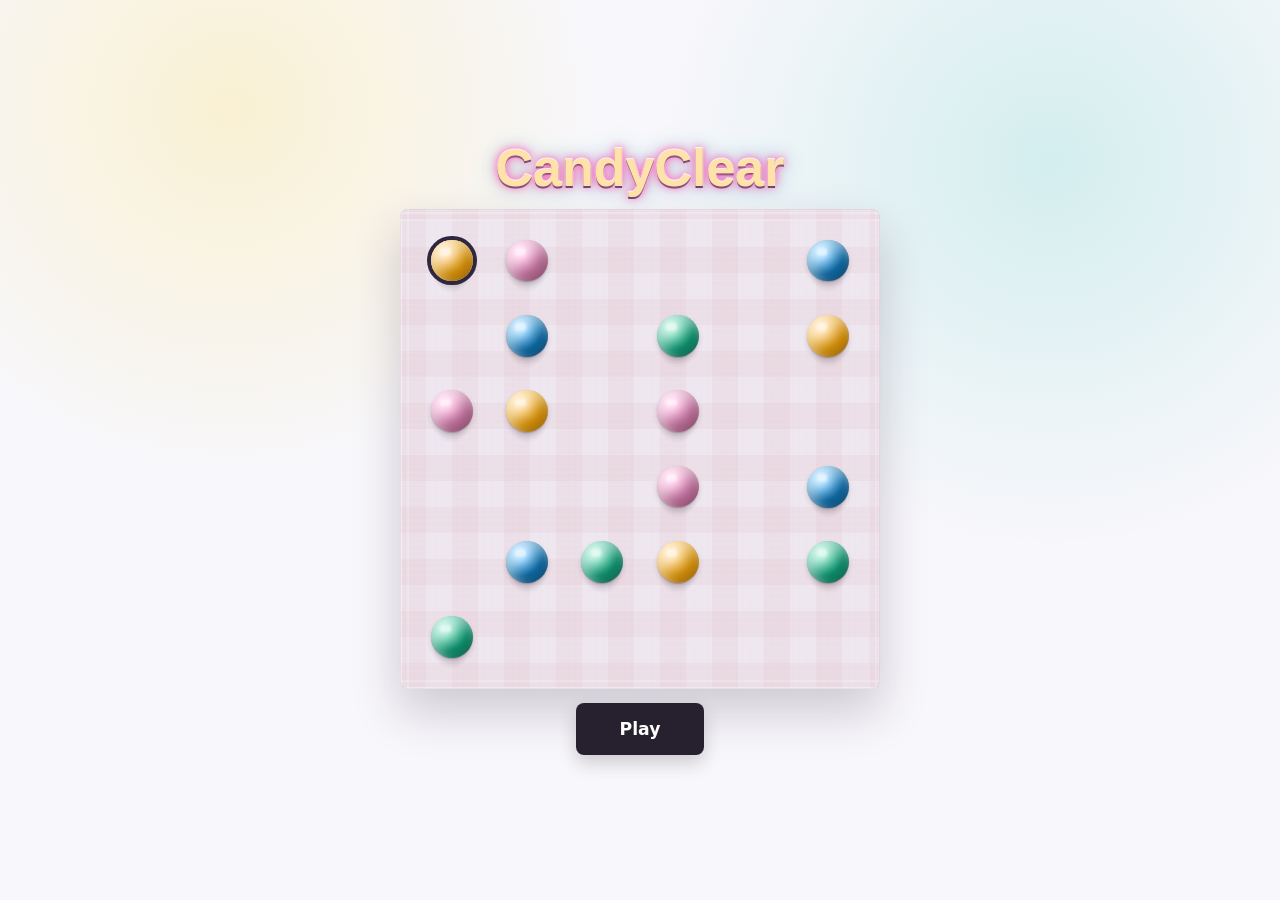
==== index.html @ b7a31f1a "Small change to scoring system" ====
<!doctype html>
<html lang="en">

<head>
  <meta charset="utf-8">
  <meta name="viewport" content="width=device-width, initial-scale=1">
  <title>CandyClear</title>
  <link rel="stylesheet" href="styles.css?v=20260607m">
  <script src="src/game.js?v=20260607m" defer></script>
</head>

<body>
  <main class="app">
    <section class="play-area" aria-labelledby="title">
      <header class="top-bar">
        <h1 id="title">CandyClear</h1>
        <button id="info-button" class="icon-button info-button top-right-button" type="button" aria-label="Information">
          <svg viewBox="0 0 24 24" aria-hidden="true">
            <circle cx="12" cy="12" r="9" />
            <path d="M12 11v5" />
            <path d="M12 8h.01" />
          </svg>
        </button>
        <div id="info-panel" class="info-panel" hidden>
          <p>Select two candies of the same colour to clear the rectangle between them.</p>
          <p>Select the same candy twice to clear just that candy.</p>
          <p>Bugs block rectangles and cannot be selected.</p>
          <p>The number below the board shows the best remaining clear count; green means you are still on pace, red means extra moves are now needed. Using the back button can put you back on track.</p>
          <p>The check shows your progress in this session. You can be reseated to continue the session, or try another diner for a new one.</p>
        </div>
      </header>

      <div id="board" class="board" aria-label="CandyClear board"></div>

      <footer class="game-footer">
        <div class="footer-panel footer-panel-left">
          <button id="new-button" type="button" aria-label="New table"></button>
          <button id="bill-button" class="bill-button" type="button" aria-label="Bill" aria-expanded="false" aria-controls="bill-panel">
            <span class="receipt-icon" aria-hidden="true"></span>
          </button>
          <button id="undo-button" class="icon-button" type="button" aria-label="Undo" disabled>
            <svg viewBox="0 0 24 24" aria-hidden="true">
              <path d="M9 14 4 9l5-5" />
              <path d="M4 9h10a6 6 0 0 1 0 12h-3" />
            </svg>
          </button>
          <div id="bill-panel" class="bill-panel" hidden>
            <h2>Guest Check</h2>
            <dl>
              <div>
                <dt>Tables set</dt>
                <dd id="bill-tables-set">0</dd>
              </div>
              <div>
                <dt>Tables cleared</dt>
                <dd id="bill-tables-cleared">0</dd>
              </div>
              <div>
                <dt>Perfect clears</dt>
                <dd id="bill-perfect-solutions">0</dd>
              </div>
              <div>
                <dt>Moves</dt>
                <dd id="bill-moves">0</dd>
              </div>
              <div class="bill-total">
                <dt>Efficiency</dt>
                <dd id="bill-efficiency">0/0 (0%)</dd>
              </div>
            </dl>
            <div class="bill-actions">
              <button id="bill-continue-button" type="button">Reseat Me</button>
              <button id="bill-reseat-button" type="button">Try another diner</button>
            </div>
          </div>
        </div>
        <div class="footer-panel footer-panel-center">
          <p id="challenge" class="challenge" aria-live="polite"></p>
          <p id="score" class="score" aria-live="polite"></p>
        </div>
        <div class="footer-panel footer-panel-right">
          <button id="settings-button" class="icon-button candy-count-button" type="button" aria-label="Candies per colour">
            <span class="mini-candy" aria-hidden="true"></span>
            <span id="candy-count-indicator" class="control-subscript">4</span>
          </button>
          <form id="settings-panel" class="settings-panel" hidden>
            <fieldset>
              <legend>Candies per colour</legend>
              <div class="segmented-control">
                <label>
                  <input type="radio" name="copies-per-color" value="2">
                  <span>2</span>
                </label>
                <label>
                  <input type="radio" name="copies-per-color" value="3">
                  <span>3</span>
                </label>
                <label>
                  <input type="radio" name="copies-per-color" value="4" checked>
                  <span>4</span>
                </label>
                <label>
                  <input type="radio" name="copies-per-color" value="5">
                  <span>5</span>
                </label>
                <label>
                  <input type="radio" name="copies-per-color" value="6">
                  <span>6</span>
                </label>
              </div>
            </fieldset>
          </form>
          <button id="bug-button" class="icon-button bug-button" type="button" aria-label="Bugs">
            <span class="bug-icon" aria-hidden="true"></span>
            <span id="bug-count-indicator" class="control-subscript">0</span>
          </button>
          <form id="bug-panel" class="settings-panel bug-panel" hidden>
            <fieldset>
              <legend>Bugs</legend>
              <div class="segmented-control bug-control">
                <label>
                  <input type="radio" name="bug-count" value="0" checked>
                  <span>0</span>
                </label>
                <label>
                  <input type="radio" name="bug-count" value="1">
                  <span>1</span>
                </label>
                <label>
                  <input type="radio" name="bug-count" value="2">
                  <span>2</span>
                </label>
                <label>
                  <input type="radio" name="bug-count" value="3">
                  <span>3</span>
                </label>
              </div>
            </fieldset>
          </form>
        </div>
      </footer>
    </section>
  </main>
</body>

</html>
---- styles.css ----
:root {
  color-scheme: light;
  --page-bg: #f8f7fb;
  --ink: #27212f;
  --muted: #6f6478;
  --panel: #ffffff;
  --board-bg: #efe7f0;
  --gingham-line: rgba(164, 47, 49, 0.18);
  --neon-fill: #ffe2a8;
  --neon-edge: rgba(93, 52, 85, 0.64);
  --neon-primary: rgba(255, 86, 182, 0.92);
  --neon-primary-soft: rgba(255, 86, 182, 0.72);
  --neon-secondary: rgba(61, 204, 198, 0.48);
  --neon-shadow: #2d2536;
  --selected: #2f2640;
}

* {
  box-sizing: border-box;
}

body {
  margin: 0;
  min-height: 100vh;
  background:
    radial-gradient(circle at 18% 12%, rgba(255, 221, 84, 0.24), transparent 28%),
    radial-gradient(circle at 82% 18%, rgba(46, 196, 182, 0.18), transparent 30%),
    var(--page-bg);
  color: var(--ink);
  font-family: Inter, ui-sans-serif, system-ui, -apple-system, BlinkMacSystemFont, "Segoe UI", sans-serif;
}

button {
  font: inherit;
}

.app {
  min-height: 100vh;
  display: grid;
  place-items: center;
  padding: 24px;
}

.play-area {
  position: relative;
  width: min(100%, 480px);
}

.play-area.is-blue-diner {
  --board-bg: #e8eef5;
  --gingham-line: rgba(32, 98, 166, 0.2);
  --neon-fill: #dff7ff;
  --neon-edge: rgba(40, 72, 116, 0.62);
  --neon-primary: rgba(36, 174, 255, 0.9);
  --neon-primary-soft: rgba(36, 174, 255, 0.68);
  --neon-secondary: rgba(255, 112, 187, 0.46);
  --neon-shadow: #243247;
}

.top-bar,
.footer-panel {
  display: flex;
  align-items: center;
  justify-content: space-between;
  gap: 16px;
}

.top-bar {
  position: relative;
  justify-content: center;
  margin-bottom: 16px;
}

.top-right-button {
  position: absolute;
  top: calc(50% + 3px);
  transform: translateY(-50%);
}

.top-right-button {
  right: 0;
}

.play-area.is-splash .top-right-button {
  display: none;
}

.info-panel {
  position: absolute;
  top: 48px;
  right: 0;
  z-index: 2;
  width: min(310px, 100%);
  padding: 16px 16px 18px;
  border-radius: 3px;
  background:
    linear-gradient(90deg, transparent 0 8px, rgba(156, 80, 92, 0.18) 8px 9px, transparent 9px),
    repeating-linear-gradient(0deg, transparent 0 23px, rgba(80, 48, 58, 0.08) 23px 24px),
    #fff8df;
  color: #332a2f;
  font-size: 0.92rem;
  font-weight: 500;
  line-height: 1.38;
  box-shadow:
    0 16px 34px rgba(55, 36, 64, 0.2),
    inset 0 0 0 1px rgba(80, 48, 58, 0.12);
}

.info-panel::before,
.info-panel::after {
  content: "";
  position: absolute;
  left: 0;
  right: 0;
  height: 6px;
  background:
    radial-gradient(circle at 4px 50%, transparent 0 3px, #fff8df 3.2px) 0 0 / 12px 6px repeat-x;
}

.info-panel::before {
  top: -5px;
  transform: rotate(180deg);
}

.info-panel::after {
  bottom: -5px;
}

.info-panel p {
  margin: 0;
}

.info-panel p + p {
  margin-top: 8px;
}

h1 {
  margin: 0;
  color: var(--neon-fill);
  font-family: "Arial Rounded MT Bold", "Trebuchet MS", "Segoe UI", sans-serif;
  font-size: clamp(2rem, 8vw, 3.25rem);
  font-weight: 900;
  line-height: 0.92;
  letter-spacing: 0;
  text-shadow:
    0 1px 0 var(--neon-edge),
    0 -1px 0 rgba(255, 255, 255, 0.72),
    0 0 2px #fff,
    0 0 7px var(--neon-primary),
    0 0 14px var(--neon-primary-soft),
    0 0 24px var(--neon-secondary),
    0 2px 0 var(--neon-shadow);
}

#new-button {
  position: relative;
  width: 42px;
  min-width: 42px;
  height: 42px;
  border: 0;
  border-radius: 8px;
  background: transparent;
  color: var(--ink);
  cursor: pointer;
  box-shadow: none;
}

#new-button::before,
#new-button::after {
  content: "";
  position: absolute;
  left: 50%;
  top: 50%;
  width: 22px;
  height: 5px;
  border-radius: 999px;
  background: currentColor;
  transform: translate(-50%, -50%);
}

#new-button::after {
  transform: translate(-50%, -50%) rotate(90deg);
}

#new-button:hover {
  background: rgba(255, 255, 255, 0.5);
  box-shadow: inset 0 0 0 1px rgba(72, 52, 82, 0.12);
}

.bill-button {
  display: grid;
  place-items: center;
  width: 42px;
  min-width: 42px;
  height: 42px;
  border: 0;
  border-radius: 8px;
  background: transparent;
  color: var(--ink);
  cursor: pointer;
  font-size: 0.84rem;
  font-weight: 800;
  letter-spacing: 0;
  box-shadow: none;
}

.receipt-icon {
  position: relative;
  display: block;
  width: 25px;
  height: 29px;
  border: 3px solid currentColor;
  border-bottom: 0;
  border-radius: 4px 4px 1px 1px;
  background:
    linear-gradient(currentColor, currentColor) 50% 7px / 13px 2px no-repeat,
    linear-gradient(currentColor, currentColor) 50% 13px / 17px 2px no-repeat,
    linear-gradient(currentColor, currentColor) 50% 19px / 13px 2px no-repeat;
}

.receipt-icon::before {
  content: "";
  position: absolute;
  left: -3px;
  right: -3px;
  bottom: -6px;
  height: 8px;
  background: currentColor;
  clip-path: polygon(
    0 0,
    8% 52%,
    16% 0,
    24% 52%,
    32% 0,
    40% 52%,
    48% 0,
    56% 52%,
    64% 0,
    72% 52%,
    80% 0,
    88% 52%,
    100% 0,
    100% 100%,
    0 100%
  );
}

.receipt-icon::after {
  content: "";
  position: absolute;
  left: 2px;
  right: 2px;
  bottom: -3px;
  height: 3px;
  background: rgba(255, 255, 255, 0.54);
}

.bill-button:hover,
.bill-button[aria-expanded="true"] {
  background: rgba(255, 255, 255, 0.5);
  box-shadow: inset 0 0 0 1px rgba(72, 52, 82, 0.12);
}

.play-area.is-splash .game-footer {
  grid-template-columns: 1fr;
}

.play-area.is-splash .footer-panel-left {
  justify-content: center;
}

.play-area.is-splash .bill-button {
  display: none;
}

.play-area.is-splash #undo-button {
  display: none;
}

.play-area.is-splash .footer-panel-center,
.play-area.is-splash .footer-panel-right {
  display: none;
}

.play-area.is-splash #new-button {
  min-width: 128px;
  height: 52px;
  background: var(--ink);
  color: white;
  font-size: 1.08rem;
  font-weight: 700;
  box-shadow: 0 8px 18px rgba(39, 33, 47, 0.2);
}

.play-area.is-splash #new-button:hover {
  background: #3a3145;
  box-shadow: 0 8px 18px rgba(39, 33, 47, 0.2);
}

.play-area.is-splash #new-button::before,
.play-area.is-splash #new-button::after {
  content: none;
}

#new-button:focus-visible,
.bill-button:focus-visible,
.icon-button:focus-visible,
.tile:focus-visible {
  outline: 3px solid #4cc9f0;
  outline-offset: 3px;
}

.board {
  position: relative;
  isolation: isolate;
  display: grid;
  grid-template-columns: repeat(var(--board-cols, 4), minmax(0, 1fr));
  aspect-ratio: 1;
  gap: 0;
  padding: 14px;
  border-radius: 8px;
  background:
    linear-gradient(rgba(239, 231, 240, 0.76), rgba(239, 231, 240, 0.76)),
    repeating-linear-gradient(0deg, rgba(255, 255, 255, 0.15) 0 1px, transparent 1px 6px),
    repeating-linear-gradient(90deg, rgba(80, 48, 58, 0.05) 0 1px, transparent 1px 7px),
    repeating-linear-gradient(0deg, var(--gingham-line) 0 26px, transparent 26px 52px),
    repeating-linear-gradient(90deg, var(--gingham-line) 0 26px, transparent 26px 52px),
    var(--board-bg);
  overflow: hidden;
  box-shadow:
    0 22px 48px rgba(55, 36, 64, 0.22),
    inset 0 0 0 1px rgba(72, 52, 82, 0.1);
}

.board::before {
  content: "";
  position: absolute;
  inset: 0;
  z-index: 0;
  border-radius: inherit;
  pointer-events: none;
  background:
    repeating-linear-gradient(0deg, rgba(255, 255, 255, 0.28) 0 2px, transparent 2px 7px) top / 100% 12px no-repeat,
    repeating-linear-gradient(0deg, rgba(255, 255, 255, 0.2) 0 2px, transparent 2px 7px) bottom / 100% 12px no-repeat,
    repeating-linear-gradient(90deg, rgba(255, 255, 255, 0.24) 0 2px, transparent 2px 7px) left / 12px 100% no-repeat,
    repeating-linear-gradient(90deg, rgba(255, 255, 255, 0.18) 0 2px, transparent 2px 7px) right / 12px 100% no-repeat;
  box-shadow:
    inset 0 0 0 2px rgba(255, 255, 255, 0.18),
    inset 0 0 18px rgba(255, 255, 255, 0.08);
}

.board-message {
  position: absolute;
  z-index: 3;
  left: 50%;
  top: 50%;
  width: min(78%, 300px);
  margin: 0;
  padding: 12px 14px;
  border-radius: 3px;
  background:
    linear-gradient(90deg, transparent 0 8px, rgba(156, 80, 92, 0.18) 8px 9px, transparent 9px),
    repeating-linear-gradient(0deg, transparent 0 23px, rgba(80, 48, 58, 0.08) 23px 24px),
    #fff8df;
  color: #332a2f;
  font-size: 0.88rem;
  font-weight: 700;
  line-height: 1.24;
  pointer-events: none;
  text-align: center;
  transform: translate(-50%, -50%);
  box-shadow:
    0 14px 28px rgba(55, 36, 64, 0.2),
    inset 0 0 0 1px rgba(80, 48, 58, 0.12);
}

.tile {
  position: relative;
  z-index: 1;
  display: grid;
  place-items: center;
  aspect-ratio: 1;
  min-width: 0;
  border: 0;
  border-radius: 0;
  background: transparent;
  cursor: pointer;
  transition: transform 220ms ease;
}

.tile.is-empty {
  cursor: default;
}

.tile:not(.is-empty) {
  background: radial-gradient(ellipse at center 61%, rgba(39, 33, 47, 0.13) 0 18%, transparent 37%);
}

.tile:not(.is-empty):hover {
  transform: scale(1.015);
}

.tile.is-selected {
  background: radial-gradient(ellipse at center 61%, rgba(39, 33, 47, 0.17) 0 19%, transparent 38%);
}

.tile.is-clearing {
  background: transparent;
}

.candy {
  position: relative;
  display: block;
  width: 66%;
  height: auto;
  aspect-ratio: 1;
  border-radius: 999px;
  box-shadow:
    inset 8px 9px 13px rgba(255, 255, 255, 0.5),
    inset -8px -10px 14px rgba(70, 38, 52, 0.24),
    0 3px 5px rgba(50, 37, 56, 0.17),
    0 1px 1px rgba(50, 37, 56, 0.2);
  opacity: 1;
  transform: scale(1);
  transition:
    opacity 320ms ease,
    transform 320ms ease,
    box-shadow 220ms ease;
}

.tile.is-selected .candy {
  box-shadow:
    0 0 0 4px var(--selected),
    inset 8px 9px 13px rgba(255, 255, 255, 0.5),
    inset -8px -10px 14px rgba(70, 38, 52, 0.24),
    0 3px 5px rgba(50, 37, 56, 0.17),
    0 1px 1px rgba(50, 37, 56, 0.2);
  animation: candy-select 260ms ease;
}

.tile.is-clearing .candy {
  animation: candy-clear 360ms ease forwards;
  opacity: 0;
  transform: scale(0.72);
}

@keyframes candy-select {
  from {
    transform: scale(1);
  }

  50% {
    transform: scale(1.08);
  }

  to {
    transform: scale(1);
  }
}

@keyframes candy-clear {
  from {
    opacity: 1;
    transform: scale(1);
  }

  to {
    opacity: 0;
    transform: scale(0.72);
  }
}

.candy::after {
  content: "";
  position: absolute;
  width: 26%;
  height: 18%;
  border-radius: 999px;
  top: 20%;
  left: 22%;
  background: rgba(255, 255, 255, 0.56);
  filter: blur(1px);
}

.candy-orange {
  background: radial-gradient(circle at 34% 30%, #ffdca3 0 14%, #e69f00 56%, #ad7600 100%);
}

.candy-blue {
  background: radial-gradient(circle at 34% 30%, #9ed8ff 0 14%, #0072b2 56%, #004f7d 100%);
}

.candy-green {
  background: radial-gradient(circle at 34% 30%, #9ee8cf 0 14%, #009e73 56%, #006f51 100%);
}

.candy-purple {
  background: radial-gradient(circle at 34% 30%, #ffc8e8 0 14%, #cc79a7 56%, #925174 100%);
}

.bug {
  position: relative;
  z-index: 1;
  display: block;
  width: 62%;
  height: auto;
  aspect-ratio: 1;
  border-radius: 52% 52% 46% 46%;
  background:
    radial-gradient(circle at 30% 24%, rgba(255, 255, 255, 0.82) 0 9%, transparent 18%),
    radial-gradient(ellipse at 63% 30%, rgba(255, 255, 255, 0.32) 0 9%, transparent 24%),
    radial-gradient(ellipse at 38% 13%, rgba(255, 255, 255, 0.38) 0 18%, transparent 44%),
    radial-gradient(circle at 52% 58%, #00b989 0 38%, #009e73 57%, #006747 100%);
  box-shadow:
    inset 8px 9px 12px rgba(255, 255, 255, 0.5),
    inset -7px -10px 14px rgba(12, 43, 36, 0.34),
    inset 0 2px 5px rgba(255, 255, 255, 0.26),
    0 3px 5px rgba(50, 37, 56, 0.16),
    0 1px 1px rgba(50, 37, 56, 0.18);
}

.bug::before {
  content: "";
  position: absolute;
  top: 13%;
  bottom: 13%;
  left: 50%;
  width: 3px;
  border-radius: 999px;
  background: rgba(39, 33, 47, 0.56);
  transform: translateX(-50%);
}

.bug::after {
  content: "";
  position: absolute;
  top: 25%;
  left: 17%;
  width: 66%;
  height: 50%;
  border-top: 2px solid rgba(39, 33, 47, 0.46);
  border-bottom: 2px solid rgba(39, 33, 47, 0.34);
  border-radius: 999px;
}

.tile.is-bug::before,
.tile.is-bug::after {
  content: "";
  position: absolute;
  top: 23%;
  width: 14%;
  height: 18%;
  border-top: 2px solid rgba(39, 33, 47, 0.46);
  pointer-events: none;
  z-index: 2;
}

.tile.is-bug::before {
  left: 31%;
  border-right: 2px solid rgba(39, 33, 47, 0.46);
  border-radius: 0 999px 0 0;
  transform: rotate(-22deg);
}

.tile.is-bug::after {
  right: 31%;
  border-left: 2px solid rgba(39, 33, 47, 0.46);
  border-radius: 999px 0 0 0;
  transform: rotate(22deg);
}

.tile.is-bug-escaping {
  --bug-escape-rotation: 0deg;
  pointer-events: none;
  z-index: 3;
  animation-duration: 1200ms;
  animation-timing-function: cubic-bezier(0.36, 0.02, 0.2, 1);
  animation-fill-mode: forwards;
}

.tile.is-bug-escaping .bug {
  animation: bug-scuttle 280ms steps(2, end) infinite;
}

.tile.is-bug-escaping-up {
  animation-name: bug-escape-up;
}

.tile.is-bug-escaping-right {
  --bug-escape-rotation: 90deg;
  animation-name: bug-escape-right;
}

.tile.is-bug-escaping-down {
  --bug-escape-rotation: 180deg;
  animation-name: bug-escape-down;
}

.tile.is-bug-escaping-left {
  --bug-escape-rotation: -90deg;
  animation-name: bug-escape-left;
}

@keyframes bug-scuttle {
  from {
    transform: rotate(-7deg) scaleX(0.96);
  }

  to {
    transform: rotate(7deg) scaleX(1.04);
  }
}

@keyframes bug-escape-up {
  0% {
    opacity: 1;
    transform: translate(0, 0) rotate(0deg);
  }

  22% {
    transform: translate(0, -18%) rotate(var(--bug-escape-rotation));
  }

  45% {
    transform: translate(8%, -90%) rotate(calc(var(--bug-escape-rotation) - 8deg));
  }

  100% {
    opacity: 0;
    transform: translate(-10%, -420%) rotate(calc(var(--bug-escape-rotation) + 7deg));
  }
}

@keyframes bug-escape-right {
  0% {
    opacity: 1;
    transform: translate(0, 0) rotate(0deg);
  }

  22% {
    transform: translate(18%, 0) rotate(var(--bug-escape-rotation));
  }

  45% {
    transform: translate(90%, 8%) rotate(calc(var(--bug-escape-rotation) + 8deg));
  }

  100% {
    opacity: 0;
    transform: translate(420%, -10%) rotate(calc(var(--bug-escape-rotation) - 7deg));
  }
}

@keyframes bug-escape-down {
  0% {
    opacity: 1;
    transform: translate(0, 0) rotate(0deg);
  }

  22% {
    transform: translate(0, 18%) rotate(var(--bug-escape-rotation));
  }

  45% {
    transform: translate(-8%, 90%) rotate(calc(var(--bug-escape-rotation) + 8deg));
  }

  100% {
    opacity: 0;
    transform: translate(10%, 420%) rotate(calc(var(--bug-escape-rotation) - 7deg));
  }
}

@keyframes bug-escape-left {
  0% {
    opacity: 1;
    transform: translate(0, 0) rotate(0deg);
  }

  22% {
    transform: translate(-18%, 0) rotate(var(--bug-escape-rotation));
  }

  45% {
    transform: translate(-90%, -8%) rotate(calc(var(--bug-escape-rotation) - 8deg));
  }

  100% {
    opacity: 0;
    transform: translate(-420%, 10%) rotate(calc(var(--bug-escape-rotation) + 7deg));
  }
}

.game-footer {
  display: grid;
  grid-template-columns: minmax(146px, 1fr) minmax(0, 1.3fr) minmax(108px, 1fr);
  align-items: center;
  gap: 12px;
  margin-top: 14px;
}

.footer-panel {
  min-height: 48px;
}

.footer-panel-left {
  justify-content: flex-start;
  gap: 8px;
  position: relative;
}

.footer-panel-center {
  align-items: center;
  flex-direction: column;
  justify-content: center;
  min-width: 0;
}

.footer-panel-right {
  justify-content: flex-end;
  gap: 8px;
  position: relative;
}

.challenge {
  margin: 0;
  color: var(--ink);
  font-size: 1.08rem;
  font-weight: 700;
  text-align: center;
}

.challenge:empty {
  display: none;
}

.score {
  min-height: 1.25rem;
  margin: 0;
  color: var(--ink);
  font-size: 1.04rem;
  font-weight: 760;
  text-align: center;
  line-height: 1;
}

.score.is-on-track {
  color: #168a5a;
  font-size: clamp(2.4rem, 9vw, 3.5rem);
  font-weight: 850;
  text-shadow: 0 2px 0 rgba(255, 255, 255, 0.58);
}

.score.is-off-track {
  color: #c23b48;
  font-size: clamp(2.4rem, 9vw, 3.5rem);
  font-weight: 850;
  text-shadow: 0 2px 0 rgba(255, 255, 255, 0.58);
}

.icon-button {
  display: grid;
  place-items: center;
  width: 42px;
  height: 42px;
  border: 0;
  border-radius: 8px;
  background: transparent;
  color: var(--ink);
  cursor: pointer;
  box-shadow: none;
}

.icon-button:hover:not(:disabled),
.icon-button[aria-expanded="true"] {
  background: rgba(255, 255, 255, 0.5);
  box-shadow: inset 0 0 0 1px rgba(72, 52, 82, 0.12);
}

.icon-button:disabled {
  color: rgba(39, 33, 47, 0.32);
  cursor: default;
}

.icon-button svg {
  width: 25px;
  height: 25px;
  fill: none;
  stroke: currentColor;
  stroke-linecap: round;
  stroke-linejoin: round;
  stroke-width: 2;
}

.candy-count-button {
  position: relative;
}

.candy-count-button,
.bug-button {
  width: 50px;
  height: 50px;
}

.bug-button {
  position: relative;
  isolation: isolate;
  overflow: visible;
}

.mini-candy,
.bug-button .bug-icon {
  position: relative;
  display: block;
  width: 31px;
  height: 31px;
}

.mini-candy {
  border-radius: 999px;
  background: radial-gradient(circle at 34% 30%, #ffc8e8 0 14%, #cc79a7 56%, #925174 100%);
  box-shadow:
    inset 4px 5px 8px rgba(255, 255, 255, 0.48),
    inset -4px -5px 8px rgba(70, 38, 52, 0.22),
    0 3px 6px rgba(50, 37, 56, 0.16);
}

.bug-button .bug-icon {
  border-radius: 52% 52% 46% 46%;
  transform: translateY(2px);
  z-index: 1;
  background:
    radial-gradient(circle at 30% 24%, rgba(255, 255, 255, 0.82) 0 9%, transparent 18%),
    radial-gradient(ellipse at 63% 30%, rgba(255, 255, 255, 0.32) 0 9%, transparent 24%),
    radial-gradient(ellipse at 38% 13%, rgba(255, 255, 255, 0.38) 0 18%, transparent 44%),
    radial-gradient(circle at 52% 58%, #00b989 0 38%, #009e73 57%, #006747 100%);
  box-shadow:
    inset 4px 5px 8px rgba(255, 255, 255, 0.5),
    inset -4px -5px 8px rgba(12, 43, 36, 0.3),
    inset 0 1px 3px rgba(255, 255, 255, 0.24),
    0 3px 6px rgba(50, 37, 56, 0.16);
}

.bug-button .bug-icon::before {
  content: "";
  position: absolute;
  top: 13%;
  bottom: 13%;
  left: 50%;
  width: 2px;
  border-radius: 999px;
  background: rgba(39, 33, 47, 0.56);
  transform: translateX(-50%);
}

.bug-button .bug-icon::after {
  content: "";
  position: absolute;
  top: 25%;
  left: 17%;
  width: 66%;
  height: 50%;
  border-top: 1px solid rgba(39, 33, 47, 0.46);
  border-bottom: 1px solid rgba(39, 33, 47, 0.34);
  border-radius: 999px;
}

.bug-button::before,
.bug-button::after {
  content: "";
  position: absolute;
  top: 10px;
  width: 9px;
  height: 10px;
  border-top: 1px solid rgba(39, 33, 47, 0.46);
  pointer-events: none;
  z-index: 2;
}

.bug-button::before {
  left: 12px;
  border-right: 1px solid rgba(39, 33, 47, 0.46);
  border-radius: 0 999px 0 0;
  transform: rotate(-22deg);
}

.bug-button::after {
  right: 12px;
  border-left: 1px solid rgba(39, 33, 47, 0.46);
  border-radius: 999px 0 0 0;
  transform: rotate(22deg);
}

.control-subscript {
  position: absolute;
  right: 2px;
  bottom: 2px;
  min-width: 16px;
  height: 16px;
  border-radius: 999px;
  background: var(--ink);
  color: white;
  font-size: 0.72rem;
  font-weight: 800;
  line-height: 16px;
}

.settings-panel {
  position: absolute;
  right: 0;
  bottom: calc(100% + 8px);
  z-index: 3;
  width: max-content;
  padding: 10px;
  border-radius: 8px;
  background: rgba(255, 255, 255, 0.94);
  box-shadow:
    0 14px 32px rgba(55, 36, 64, 0.18),
    inset 0 0 0 1px rgba(72, 52, 82, 0.12);
}

.bill-panel {
  position: absolute;
  left: 0;
  bottom: calc(100% + 10px);
  z-index: 4;
  width: 212px;
  padding: 14px 14px 16px;
  border-radius: 3px;
  background:
    linear-gradient(90deg, transparent 0 8px, rgba(156, 80, 92, 0.18) 8px 9px, transparent 9px),
    repeating-linear-gradient(0deg, transparent 0 23px, rgba(80, 48, 58, 0.08) 23px 24px),
    #fff8df;
  color: #332a2f;
  font-family: "Courier New", Courier, monospace;
  box-shadow:
    0 16px 34px rgba(55, 36, 64, 0.2),
    inset 0 0 0 1px rgba(80, 48, 58, 0.12);
}

.bill-panel::before,
.bill-panel::after {
  content: "";
  position: absolute;
  left: 0;
  right: 0;
  height: 6px;
  background:
    radial-gradient(circle at 4px 50%, transparent 0 3px, #fff8df 3.2px) 0 0 / 12px 6px repeat-x;
}

.bill-panel::before {
  top: -5px;
  transform: rotate(180deg);
}

.bill-panel::after {
  bottom: -5px;
}

.bill-panel h2 {
  margin: 0 0 10px;
  color: #80505c;
  font-family: inherit;
  font-size: 0.84rem;
  font-weight: 800;
  letter-spacing: 0.08em;
  line-height: 1;
  text-align: center;
  text-transform: uppercase;
}

.bill-panel dl {
  display: grid;
  gap: 7px;
  margin: 0;
}

.bill-panel dl div {
  display: grid;
  grid-template-columns: 1fr auto;
  gap: 10px;
  align-items: baseline;
}

.bill-panel dt,
.bill-panel dd {
  margin: 0;
  font-size: 0.8rem;
  font-weight: 700;
  line-height: 1.15;
}

.bill-panel dt {
  overflow: hidden;
  color: rgba(51, 42, 47, 0.82);
  white-space: nowrap;
}

.bill-panel dt::after {
  content: " ........................";
  color: rgba(51, 42, 47, 0.32);
}

.bill-panel dd {
  color: #332a2f;
  text-align: right;
}

.bill-panel .bill-total {
  margin-top: 4px;
  padding-top: 8px;
  border-top: 1px dashed rgba(51, 42, 47, 0.28);
}

.bill-actions {
  display: grid;
  grid-template-columns: 1fr;
  gap: 6px;
  margin-top: 12px;
  padding-top: 10px;
  border-top: 1px dashed rgba(51, 42, 47, 0.28);
}

.bill-actions button {
  min-height: 28px;
  border: 1px solid rgba(51, 42, 47, 0.42);
  border-radius: 3px;
  background: transparent;
  color: #332a2f;
  cursor: pointer;
  font-family: inherit;
  font-size: 0.74rem;
  font-weight: 800;
  letter-spacing: 0.04em;
  text-transform: uppercase;
}

.bill-actions button:hover,
.bill-actions button:focus-visible {
  background: rgba(128, 80, 92, 0.12);
}

.bill-actions button:focus-visible {
  outline: 2px solid rgba(51, 42, 47, 0.64);
  outline-offset: 2px;
}

.bug-panel {
  right: 0;
}

.settings-panel fieldset {
  margin: 0;
  padding: 0;
  border: 0;
}

.settings-panel legend {
  margin-bottom: 8px;
  color: var(--ink);
  font-size: 0.86rem;
  font-weight: 700;
  white-space: nowrap;
}

.segmented-control {
  display: grid;
  grid-template-columns: repeat(5, 34px);
  gap: 4px;
}

.bug-control {
  grid-template-columns: repeat(4, 34px);
}

.segmented-control label {
  position: relative;
}

.segmented-control input {
  position: absolute;
  opacity: 0;
  pointer-events: none;
}

.segmented-control span {
  display: grid;
  place-items: center;
  height: 34px;
  border-radius: 8px;
  background: rgba(239, 231, 240, 0.72);
  color: var(--ink);
  cursor: pointer;
  font-weight: 700;
  box-shadow: inset 0 0 0 1px rgba(72, 52, 82, 0.12);
}

.segmented-control input:checked + span {
  background: var(--ink);
  color: white;
}

.segmented-control input:focus-visible + span {
  outline: 3px solid #4cc9f0;
  outline-offset: 2px;
}

@media (max-width: 430px) {
  .app {
    padding: 18px;
  }

  .board {
    padding: 10px;
  }

  .challenge {
    font-size: 1rem;
  }
}
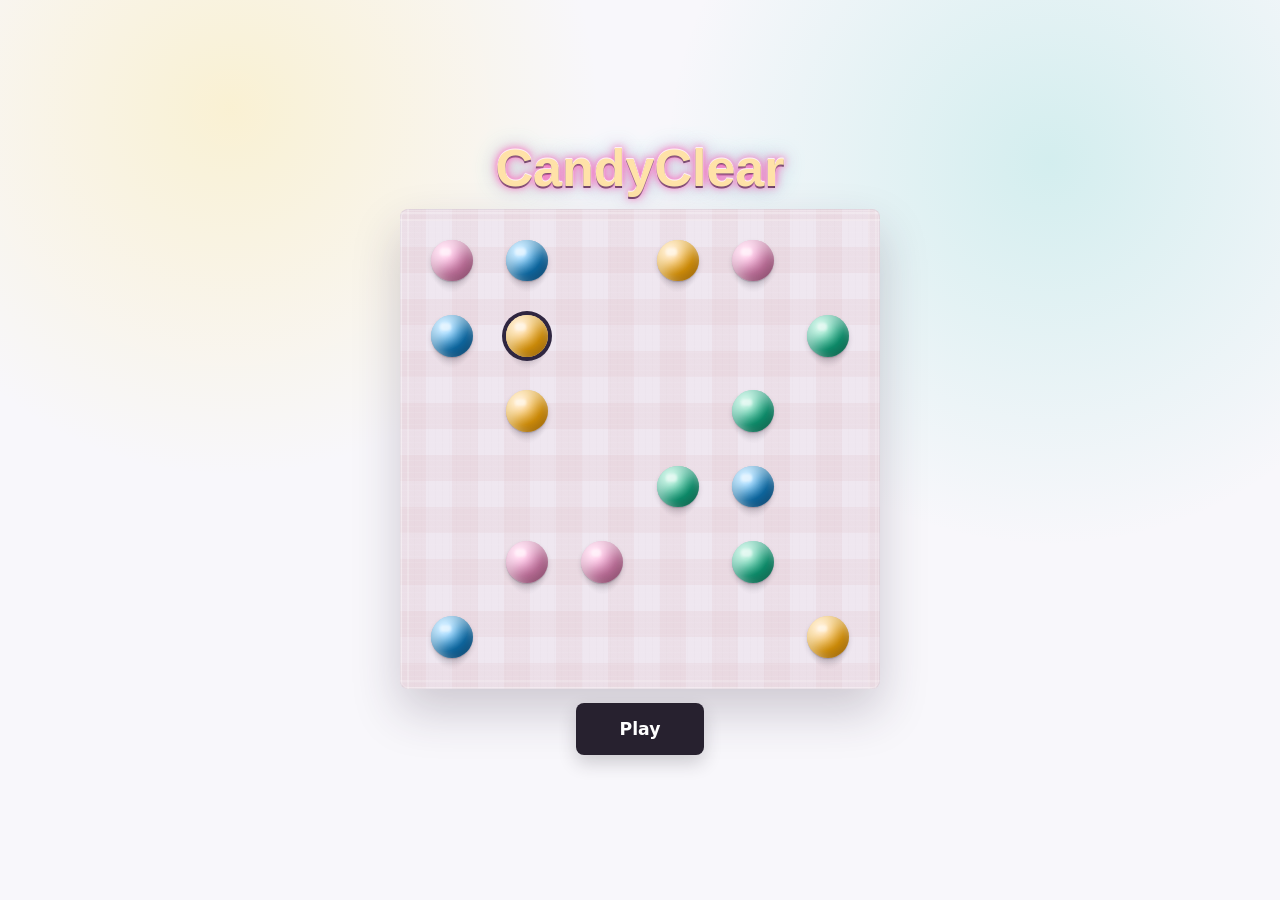
==== commit 7247d500: "Small change in failure to generate table message." ====
--- a/index.html
+++ b/index.html
@@ -5,8 +5,8 @@
   <meta charset="utf-8">
   <meta name="viewport" content="width=device-width, initial-scale=1">
   <title>CandyClear</title>
-  <link rel="stylesheet" href="styles.css?v=20260607m">
-  <script src="src/game.js?v=20260607m" defer></script>
+  <link rel="stylesheet" href="styles.css?v=20260607n">
+  <script src="src/game.js?v=20260607n" defer></script>
 </head>
 
 <body>
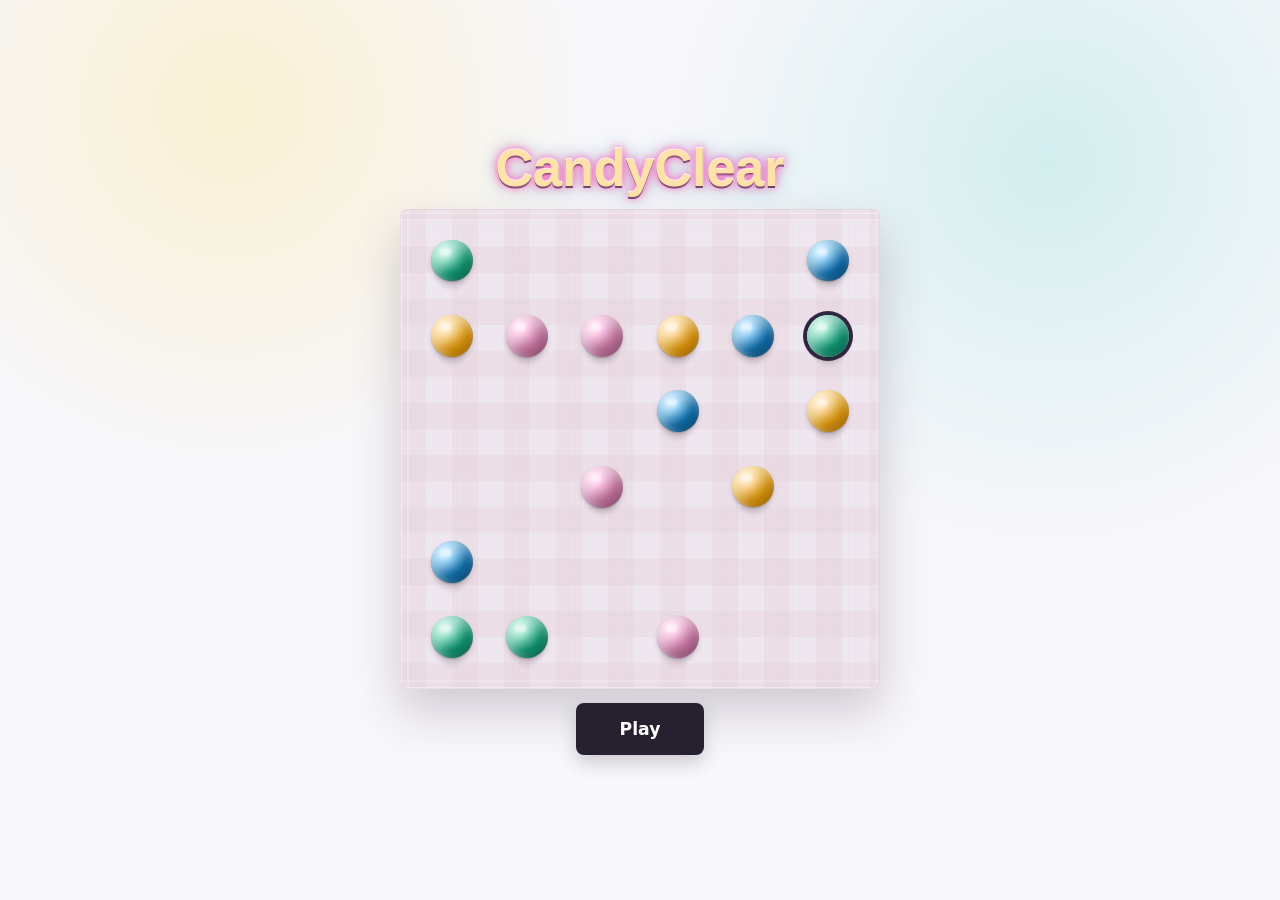
==== commit 4e05e8e4: "Minor width tweak in error message." ====
--- a/index.html
+++ b/index.html
@@ -5,8 +5,8 @@
   <meta charset="utf-8">
   <meta name="viewport" content="width=device-width, initial-scale=1">
   <title>CandyClear</title>
-  <link rel="stylesheet" href="styles.css?v=20260607n">
-  <script src="src/game.js?v=20260607n" defer></script>
+  <link rel="stylesheet" href="styles.css?v=20260607o">
+  <script src="src/game.js?v=20260607o" defer></script>
 </head>
 
 <body>
--- a/styles.css
+++ b/styles.css
@@ -354,7 +354,7 @@
   z-index: 3;
   left: 50%;
   top: 50%;
-  width: min(78%, 300px);
+  width: min(88%, 360px);
   margin: 0;
   padding: 12px 14px;
   border-radius: 3px;
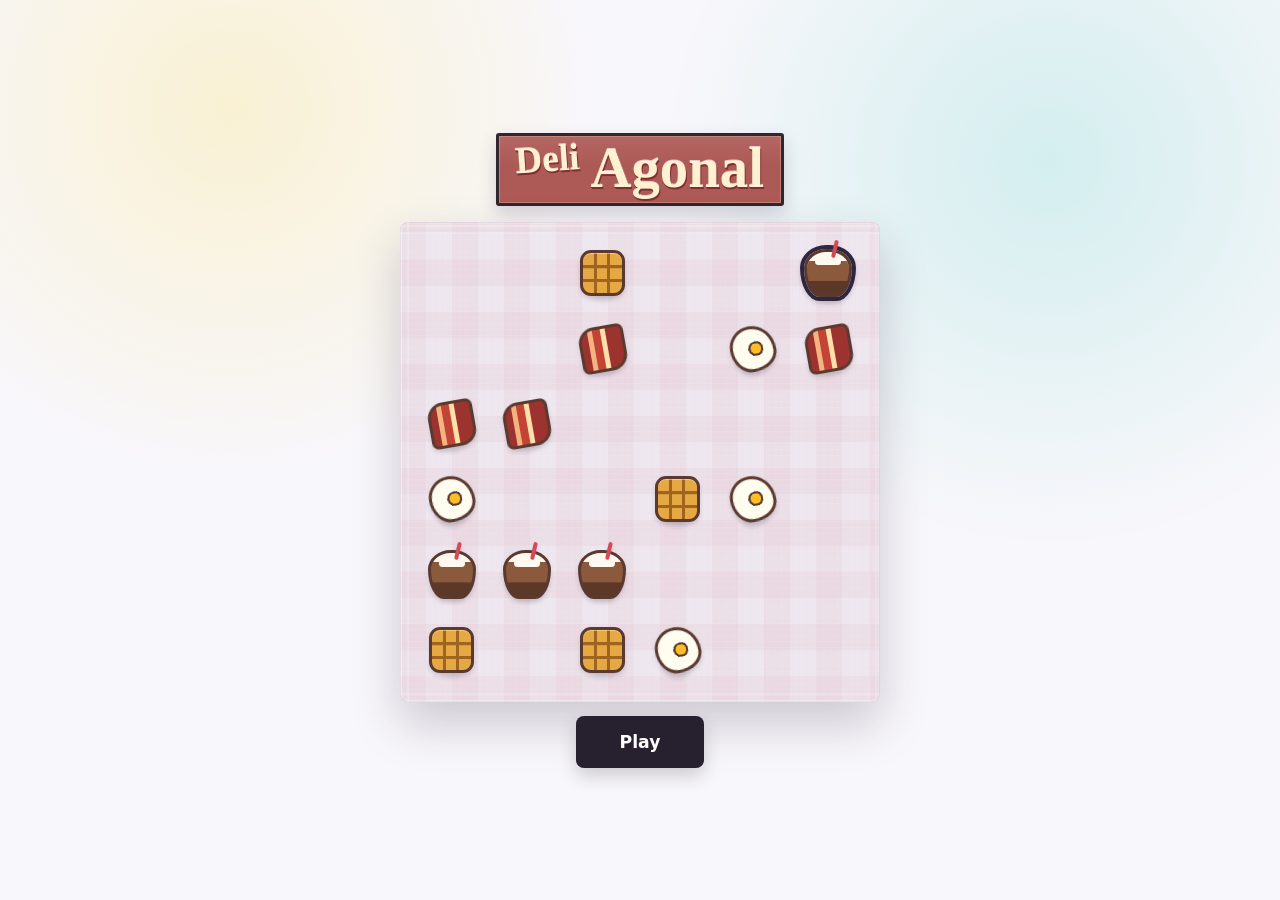
==== commit 945a71f8: "Fully embraced the deli theme." ====
--- a/index.html
+++ b/index.html
@@ -4,16 +4,19 @@
 <head>
   <meta charset="utf-8">
   <meta name="viewport" content="width=device-width, initial-scale=1">
-  <title>CandyClear</title>
-  <link rel="stylesheet" href="styles.css?v=20260607o">
-  <script src="src/game.js?v=20260607o" defer></script>
+  <title>Deliagonal</title>
+  <link rel="stylesheet" href="styles.css?v=20260608m">
+  <script src="src/game.js?v=20260608m" defer></script>
 </head>
 
 <body>
   <main class="app">
     <section class="play-area" aria-labelledby="title">
       <header class="top-bar">
-        <h1 id="title">CandyClear</h1>
+        <h1 id="title" aria-label="Deliagonal">
+          <span class="title-deli">Deli</span>
+          <span class="title-agonal">Agonal</span>
+        </h1>
         <button id="info-button" class="icon-button info-button top-right-button" type="button" aria-label="Information">
           <svg viewBox="0 0 24 24" aria-hidden="true">
             <circle cx="12" cy="12" r="9" />
@@ -22,15 +25,15 @@
           </svg>
         </button>
         <div id="info-panel" class="info-panel" hidden>
-          <p>Select two candies of the same colour to clear the rectangle between them.</p>
-          <p>Select the same candy twice to clear just that candy.</p>
+          <p>Select two matching foods to clear the rectangle between them.</p>
+          <p>Select the same food twice to clear just that food.</p>
           <p>Bugs block rectangles and cannot be selected.</p>
           <p>The number below the board shows the best remaining clear count; green means you are still on pace, red means extra moves are now needed. Using the back button can put you back on track.</p>
-          <p>The check shows your progress in this session. You can be reseated to continue the session, or try another diner for a new one.</p>
+          <p>The check shows your progress in this session. You can be reseated to continue the session, or try another deli for a new one.</p>
         </div>
       </header>
 
-      <div id="board" class="board" aria-label="CandyClear board"></div>
+      <div id="board" class="board" aria-label="Deliagonal board"></div>
 
       <footer class="game-footer">
         <div class="footer-panel footer-panel-left">
@@ -70,7 +73,7 @@
             </dl>
             <div class="bill-actions">
               <button id="bill-continue-button" type="button">Reseat Me</button>
-              <button id="bill-reseat-button" type="button">Try another diner</button>
+              <button id="bill-reseat-button" type="button">Try another deli</button>
             </div>
           </div>
         </div>
@@ -79,13 +82,13 @@
           <p id="score" class="score" aria-live="polite"></p>
         </div>
         <div class="footer-panel footer-panel-right">
-          <button id="settings-button" class="icon-button candy-count-button" type="button" aria-label="Candies per colour">
+          <button id="settings-button" class="icon-button candy-count-button" type="button" aria-label="Foods per kind">
             <span class="mini-candy" aria-hidden="true"></span>
             <span id="candy-count-indicator" class="control-subscript">4</span>
           </button>
           <form id="settings-panel" class="settings-panel" hidden>
             <fieldset>
-              <legend>Candies per colour</legend>
+              <legend>Foods per kind</legend>
               <div class="segmented-control">
                 <label>
                   <input type="radio" name="copies-per-color" value="2">
--- a/styles.css
+++ b/styles.css
@@ -49,6 +49,8 @@
 .play-area.is-blue-diner {
   --board-bg: #e8eef5;
   --gingham-line: rgba(32, 98, 166, 0.2);
+  --sign-bg: #416f97;
+  --sign-edge: #23415f;
   --neon-fill: #dff7ff;
   --neon-edge: rgba(40, 72, 116, 0.62);
   --neon-primary: rgba(36, 174, 255, 0.9);
@@ -135,21 +137,46 @@
 }
 
 h1 {
+  display: inline-flex;
+  align-items: flex-end;
+  justify-content: center;
+  gap: 0.2em;
   margin: 0;
-  color: var(--neon-fill);
-  font-family: "Arial Rounded MT Bold", "Trebuchet MS", "Segoe UI", sans-serif;
-  font-size: clamp(2rem, 8vw, 3.25rem);
-  font-weight: 900;
-  line-height: 0.92;
+  padding: 0.16em 0.3em 0.2em;
+  border: 3px solid #2f2632;
+  border-radius: 3px;
+  background:
+    linear-gradient(rgba(255, 255, 255, 0.08), transparent 42%),
+    var(--sign-bg, #ad5a56);
+  color: #fff1d1;
+  font-family: "Brush Script MT", "Segoe Script", "Snell Roundhand", cursive;
+  font-size: clamp(2rem, 7.8vw, 3.55rem);
+  font-weight: 700;
+  line-height: 0.82;
   letter-spacing: 0;
+  box-shadow:
+    0 8px 18px rgba(55, 36, 64, 0.18),
+    inset 0 0 0 1px rgba(255, 241, 209, 0.24);
   text-shadow:
-    0 1px 0 var(--neon-edge),
-    0 -1px 0 rgba(255, 255, 255, 0.72),
-    0 0 2px #fff,
-    0 0 7px var(--neon-primary),
-    0 0 14px var(--neon-primary-soft),
-    0 0 24px var(--neon-secondary),
-    0 2px 0 var(--neon-shadow);
+    0 1px 0 var(--sign-edge, #7f3032),
+    1px 2px 0 var(--sign-edge, #7f3032),
+    0 -1px 0 rgba(255, 255, 255, 0.68);
+}
+
+.title-deli,
+.title-agonal {
+  display: inline-block;
+}
+
+.title-deli {
+  margin-right: -0.04em;
+  font-size: 0.66em;
+  transform: translateY(-0.48em) rotate(-4deg);
+  transform-origin: right bottom;
+}
+
+.title-agonal {
+  font-size: 1em;
 }
 
 #new-button {
@@ -409,17 +436,15 @@
 }
 
 .candy {
+  --food-outline: #5a3a30;
   position: relative;
   display: block;
-  width: 66%;
+  width: 72%;
   height: auto;
   aspect-ratio: 1;
-  border-radius: 999px;
-  box-shadow:
-    inset 8px 9px 13px rgba(255, 255, 255, 0.5),
-    inset -8px -10px 14px rgba(70, 38, 52, 0.24),
-    0 3px 5px rgba(50, 37, 56, 0.17),
-    0 1px 1px rgba(50, 37, 56, 0.2);
+  border: 3px solid var(--food-outline);
+  border-radius: 12px;
+  filter: drop-shadow(0 3px 2px rgba(50, 37, 56, 0.16));
   opacity: 1;
   transform: scale(1);
   transition:
@@ -431,10 +456,7 @@
 .tile.is-selected .candy {
   box-shadow:
     0 0 0 4px var(--selected),
-    inset 8px 9px 13px rgba(255, 255, 255, 0.5),
-    inset -8px -10px 14px rgba(70, 38, 52, 0.24),
-    0 3px 5px rgba(50, 37, 56, 0.17),
-    0 1px 1px rgba(50, 37, 56, 0.2);
+    inset 0 1px 0 rgba(255, 255, 255, 0.42);
   animation: candy-select 260ms ease;
 }
 
@@ -470,32 +492,175 @@
   }
 }
 
+.candy::before,
 .candy::after {
   content: "";
   position: absolute;
-  width: 26%;
-  height: 18%;
-  border-radius: 999px;
-  top: 20%;
+}
+
+.candy-egg {
+  border-radius: 48% 52% 55% 45% / 46% 58% 42% 54%;
+  background:
+    radial-gradient(circle at 57% 50%, #ffbf24 0 17%, var(--food-outline) 18% 24%, transparent 25%),
+    radial-gradient(ellipse at 50% 52%, #fffdf0 0 62%, #e8e5d0 100%);
+  transform: rotate(-9deg);
+}
+
+.candy-egg::after {
+  left: 42%;
+  top: 28%;
+  width: 12%;
+  height: 8%;
+  border-radius: 999px;
+  background: rgba(255, 255, 255, 0.72);
+}
+
+.candy-pie {
+  width: 78%;
+  border-radius: 10px;
+  background:
+    radial-gradient(circle at 78% 30%, #fff6d9 0 18%, var(--food-outline) 19% 24%, transparent 25%),
+    linear-gradient(90deg, transparent 0 19%, #f1cf8b 20% 100%),
+    linear-gradient(#fff0b8 0 24%, #d7664d 25% 50%, #fff0b8 51% 64%, #a64f39 65% 100%);
+  transform: rotate(-5deg);
+}
+
+.candy-pie::after {
+  right: 3%;
+  top: 8%;
+  width: 34%;
+  height: 34%;
+  border-radius: 999px;
+  background:
+    radial-gradient(circle at 35% 28%, rgba(255, 255, 255, 0.72) 0 13%, transparent 14%),
+    #fff6d9;
+  box-shadow: 0 8px 0 -4px rgba(90, 58, 48, 0.28);
+}
+
+.candy-coffee {
+  width: 78%;
+  border-radius: 12px 12px 20px 20px;
+  background:
+    radial-gradient(ellipse at 50% 14%, #7a5531 0 40%, transparent 41%),
+    linear-gradient(#d9bea0 0 22%, #dfc6a7 23% 100%);
+}
+
+.candy-coffee::before {
+  left: -14%;
+  right: -14%;
+  bottom: -17%;
+  height: 27%;
+  border-radius: 999px;
+  background: #b89970;
+  border: 3px solid var(--food-outline);
+  z-index: -1;
+}
+
+.candy-coffee::after {
+  right: -28%;
+  top: 27%;
+  width: 35%;
+  height: 35%;
+  border: 4px solid var(--food-outline);
+  border-left: 0;
+  border-radius: 0 999px 999px 0;
+}
+
+.candy-sandwich {
+  border-radius: 12px 10px 14px 10px;
+  background:
+    linear-gradient(14deg, transparent 0 38%, rgba(90, 58, 48, 0.32) 39% 43%, transparent 44% 100%),
+    linear-gradient(-12deg, transparent 0 58%, rgba(90, 58, 48, 0.26) 59% 63%, transparent 64% 100%),
+    linear-gradient(#f0d79b 0 35%, #f7c34b 36% 50%, #fff3c6 51% 65%, #d6b778 66% 100%);
+  transform: rotate(-5deg) skewX(-4deg);
+}
+
+.candy-sandwich::before {
+  left: 5%;
+  right: 5%;
+  top: 35%;
+  height: 10%;
+  border-radius: 999px;
+  background: #f7c34b;
+  box-shadow: 0 18px 0 -2px rgba(90, 58, 48, 0.22);
+}
+
+.candy-milkshake {
+  width: 76%;
+  border-radius: 26px 26px 18px 18px / 22px 22px 34px 34px;
+  background:
+    linear-gradient(#fff8ef 0 21%, #8b5a3c 22% 68%, #5b3828 69% 100%);
+}
+
+.candy-milkshake::before {
+  left: 61%;
+  top: -28%;
+  width: 10%;
+  height: 42%;
+  border-radius: 999px;
+  background: #d64957;
+  transform: rotate(13deg);
+}
+
+.candy-milkshake::after {
+  left: 19%;
+  top: 15%;
+  width: 62%;
+  height: 16%;
+  border-radius: 6px;
+  background: #fff8ef;
+}
+
+.candy-waffle {
+  border-radius: 11px;
+  background:
+    linear-gradient(90deg, transparent 0 27%, #9f641f 28% 35%, transparent 36% 61%, #9f641f 62% 69%, transparent 70%),
+    linear-gradient(0deg, transparent 0 27%, #9f641f 28% 35%, transparent 36% 61%, #9f641f 62% 69%, transparent 70%),
+    #e6a842;
+  box-shadow:
+    inset 0 1px 0 rgba(255, 245, 180, 0.5);
+}
+
+.candy-bacon {
+  border-radius: 16px 7px 16px 7px;
+  background:
+    repeating-linear-gradient(90deg, #9d332e 0 18%, #f4b37f 18% 31%, #c34335 31% 50%, #ffe0ab 50% 62%, #9d332e 62% 82%);
+  transform: rotate(-10deg);
+}
+
+.candy-burger {
+  border-radius: 14px;
+  background:
+    linear-gradient(#e8a445 0 23%, #f8d979 24% 36%, #3e8f4e 37% 48%, #76422d 49% 67%, #f1b451 68% 100%);
+}
+
+.candy-burger::after {
   left: 22%;
-  background: rgba(255, 255, 255, 0.56);
-  filter: blur(1px);
-}
-
-.candy-orange {
-  background: radial-gradient(circle at 34% 30%, #ffdca3 0 14%, #e69f00 56%, #ad7600 100%);
-}
-
-.candy-blue {
-  background: radial-gradient(circle at 34% 30%, #9ed8ff 0 14%, #0072b2 56%, #004f7d 100%);
-}
-
-.candy-green {
-  background: radial-gradient(circle at 34% 30%, #9ee8cf 0 14%, #009e73 56%, #006f51 100%);
-}
-
-.candy-purple {
-  background: radial-gradient(circle at 34% 30%, #ffc8e8 0 14%, #cc79a7 56%, #925174 100%);
+  top: 10%;
+  width: 56%;
+  height: 9%;
+  border-radius: 999px;
+  background:
+    radial-gradient(circle, #fff4cf 0 24%, transparent 26%) 0 0 / 12px 100% repeat-x;
+}
+
+.candy-soup {
+  width: 80%;
+  border-radius: 12px 12px 24px 24px;
+  background:
+    radial-gradient(ellipse at 50% 23%, #e45c35 0 41%, transparent 42%),
+    linear-gradient(#fff4df 0 34%, #58a4a6 35% 100%);
+}
+
+.candy-soup::after {
+  left: -15%;
+  right: -15%;
+  bottom: -15%;
+  height: 24%;
+  border-radius: 999px;
+  background: #d7c6aa;
+  border: 3px solid var(--food-outline);
+  z-index: -1;
 }
 
 .bug {
@@ -510,10 +675,10 @@
     radial-gradient(circle at 30% 24%, rgba(255, 255, 255, 0.82) 0 9%, transparent 18%),
     radial-gradient(ellipse at 63% 30%, rgba(255, 255, 255, 0.32) 0 9%, transparent 24%),
     radial-gradient(ellipse at 38% 13%, rgba(255, 255, 255, 0.38) 0 18%, transparent 44%),
-    radial-gradient(circle at 52% 58%, #00b989 0 38%, #009e73 57%, #006747 100%);
+    radial-gradient(circle at 52% 58%, #748391 0 38%, #4e5d69 57%, #2f3a45 100%);
   box-shadow:
     inset 8px 9px 12px rgba(255, 255, 255, 0.5),
-    inset -7px -10px 14px rgba(12, 43, 36, 0.34),
+    inset -7px -10px 14px rgba(19, 31, 42, 0.38),
     inset 0 2px 5px rgba(255, 255, 255, 0.26),
     0 3px 5px rgba(50, 37, 56, 0.16),
     0 1px 1px rgba(50, 37, 56, 0.18);
@@ -818,9 +983,10 @@
 
 .mini-candy {
   border-radius: 999px;
-  background: radial-gradient(circle at 34% 30%, #ffc8e8 0 14%, #cc79a7 56%, #925174 100%);
+  background:
+    linear-gradient(#e8a445 0 30%, #f7d77a 31% 41%, #2f7d43 42% 51%, #6f3925 52% 68%, #f1b451 69% 100%);
   box-shadow:
-    inset 4px 5px 8px rgba(255, 255, 255, 0.48),
+    inset 4px 5px 8px rgba(255, 255, 255, 0.32),
     inset -4px -5px 8px rgba(70, 38, 52, 0.22),
     0 3px 6px rgba(50, 37, 56, 0.16);
 }
@@ -833,10 +999,10 @@
     radial-gradient(circle at 30% 24%, rgba(255, 255, 255, 0.82) 0 9%, transparent 18%),
     radial-gradient(ellipse at 63% 30%, rgba(255, 255, 255, 0.32) 0 9%, transparent 24%),
     radial-gradient(ellipse at 38% 13%, rgba(255, 255, 255, 0.38) 0 18%, transparent 44%),
-    radial-gradient(circle at 52% 58%, #00b989 0 38%, #009e73 57%, #006747 100%);
+    radial-gradient(circle at 52% 58%, #748391 0 38%, #4e5d69 57%, #2f3a45 100%);
   box-shadow:
     inset 4px 5px 8px rgba(255, 255, 255, 0.5),
-    inset -4px -5px 8px rgba(12, 43, 36, 0.3),
+    inset -4px -5px 8px rgba(19, 31, 42, 0.34),
     inset 0 1px 3px rgba(255, 255, 255, 0.24),
     0 3px 6px rgba(50, 37, 56, 0.16);
 }
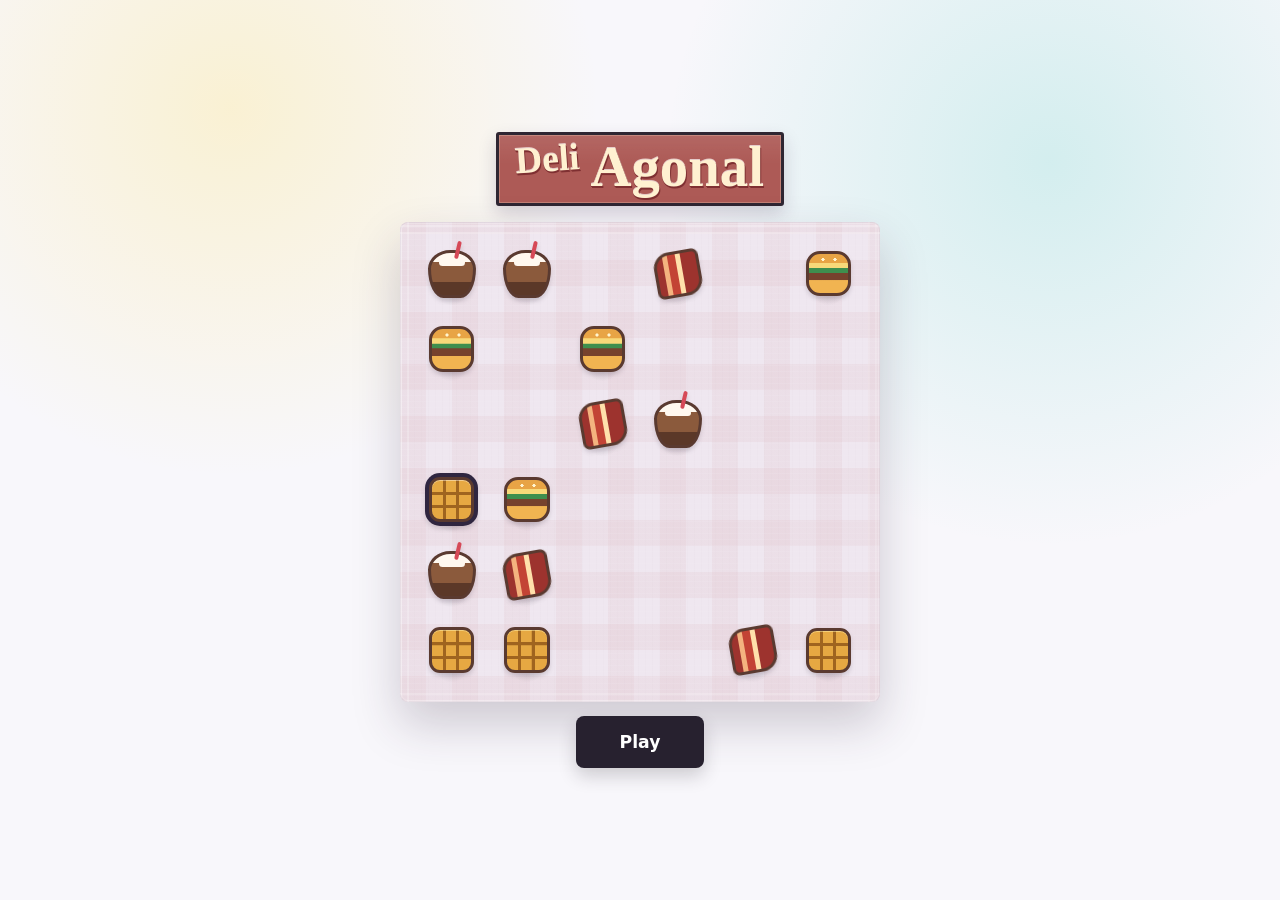
==== commit 07019c46: "Changed blue deli name" ====
--- a/index.html
+++ b/index.html
@@ -5,8 +5,8 @@
   <meta charset="utf-8">
   <meta name="viewport" content="width=device-width, initial-scale=1">
   <title>Deliagonal</title>
-  <link rel="stylesheet" href="styles.css?v=20260608m">
-  <script src="src/game.js?v=20260608m" defer></script>
+  <link rel="stylesheet" href="styles.css?v=20260608n">
+  <script src="src/game.js?v=20260608n" defer></script>
 </head>
 
 <body>
@@ -14,8 +14,14 @@
     <section class="play-area" aria-labelledby="title">
       <header class="top-bar">
         <h1 id="title" aria-label="Deliagonal">
-          <span class="title-deli">Deli</span>
-          <span class="title-agonal">Agonal</span>
+          <span class="title-sign title-sign-red" aria-hidden="true">
+            <span class="title-deli">Deli</span>
+            <span class="title-agonal">Agonal</span>
+          </span>
+          <span class="title-sign title-sign-blue" aria-hidden="true">
+            <span class="title-diagona">Diagona</span>
+            <span class="title-deli">Deli</span>
+          </span>
         </h1>
         <button id="info-button" class="icon-button info-button top-right-button" type="button" aria-label="Information">
           <svg viewBox="0 0 24 24" aria-hidden="true">
--- a/styles.css
+++ b/styles.css
@@ -137,10 +137,7 @@
 }
 
 h1 {
-  display: inline-flex;
-  align-items: flex-end;
-  justify-content: center;
-  gap: 0.2em;
+  display: inline-block;
   margin: 0;
   padding: 0.16em 0.3em 0.2em;
   border: 3px solid #2f2632;
@@ -163,8 +160,28 @@
     0 -1px 0 rgba(255, 255, 255, 0.68);
 }
 
+.title-sign {
+  display: inline-flex;
+  align-items: flex-end;
+  justify-content: center;
+  gap: 0.2em;
+}
+
+.title-sign-blue {
+  display: none;
+}
+
+.play-area.is-blue-diner .title-sign-red {
+  display: none;
+}
+
+.play-area.is-blue-diner .title-sign-blue {
+  display: inline-flex;
+}
+
 .title-deli,
-.title-agonal {
+.title-agonal,
+.title-diagona {
   display: inline-block;
 }
 
@@ -177,6 +194,17 @@
 
 .title-agonal {
   font-size: 1em;
+}
+
+.title-diagona {
+  font-size: 1em;
+}
+
+.title-sign-blue .title-deli {
+  margin-right: 0;
+  margin-left: -0.02em;
+  transform: translateY(-0.44em) rotate(4deg);
+  transform-origin: left bottom;
 }
 
 #new-button {
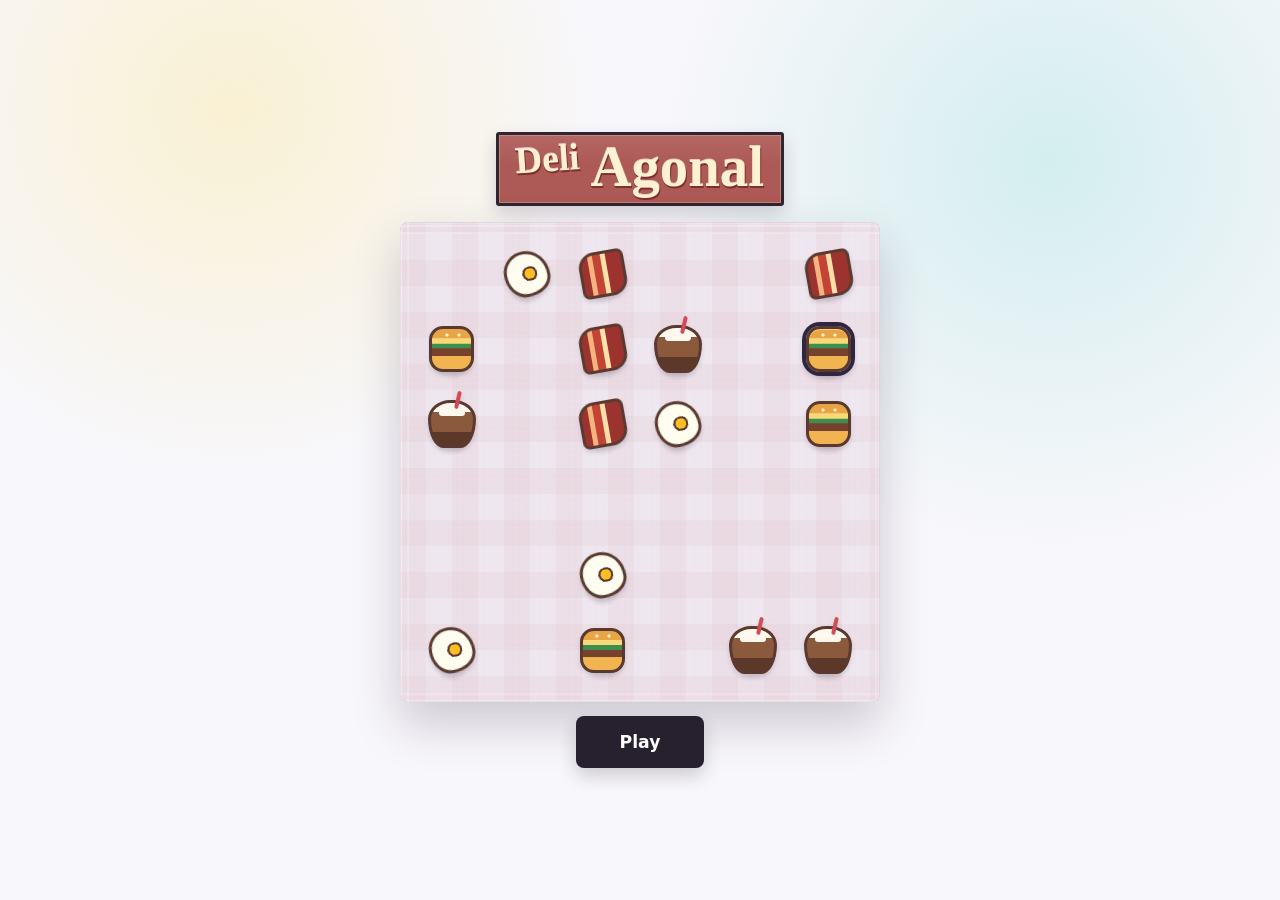
==== commit d777d035: "Updated check icon" ====
--- a/index.html
+++ b/index.html
@@ -5,8 +5,8 @@
   <meta charset="utf-8">
   <meta name="viewport" content="width=device-width, initial-scale=1">
   <title>Deliagonal</title>
-  <link rel="stylesheet" href="styles.css?v=20260608n">
-  <script src="src/game.js?v=20260608n" defer></script>
+  <link rel="stylesheet" href="styles.css?v=20260608o">
+  <script src="src/game.js?v=20260608o" defer></script>
 </head>
 
 <body>
@@ -45,7 +45,13 @@
         <div class="footer-panel footer-panel-left">
           <button id="new-button" type="button" aria-label="New table"></button>
           <button id="bill-button" class="bill-button" type="button" aria-label="Bill" aria-expanded="false" aria-controls="bill-panel">
-            <span class="receipt-icon" aria-hidden="true"></span>
+            <svg class="receipt-icon" viewBox="0 0 32 36" aria-hidden="true">
+              <path class="receipt-outline" d="M6 3h20a3 3 0 0 1 3 3v25l-3-2.6-3 2.6-3-2.6-3 2.6-3-2.6-3 2.6-3-2.6-3 2.6V6a3 3 0 0 1 3-3Z" />
+              <path class="receipt-line receipt-line-head" d="M11 10h10" />
+              <path class="receipt-line" d="M9 16h14" />
+              <path class="receipt-line" d="M9 21h10" />
+              <path class="receipt-line" d="M9 26h14" />
+            </svg>
           </button>
           <button id="undo-button" class="icon-button" type="button" aria-label="Undo" disabled>
             <svg viewBox="0 0 24 24" aria-hidden="true">
--- a/styles.css
+++ b/styles.css
@@ -260,54 +260,30 @@
 }
 
 .receipt-icon {
-  position: relative;
   display: block;
-  width: 25px;
-  height: 29px;
-  border: 3px solid currentColor;
-  border-bottom: 0;
-  border-radius: 4px 4px 1px 1px;
-  background:
-    linear-gradient(currentColor, currentColor) 50% 7px / 13px 2px no-repeat,
-    linear-gradient(currentColor, currentColor) 50% 13px / 17px 2px no-repeat,
-    linear-gradient(currentColor, currentColor) 50% 19px / 13px 2px no-repeat;
-}
-
-.receipt-icon::before {
-  content: "";
-  position: absolute;
-  left: -3px;
-  right: -3px;
-  bottom: -6px;
-  height: 8px;
-  background: currentColor;
-  clip-path: polygon(
-    0 0,
-    8% 52%,
-    16% 0,
-    24% 52%,
-    32% 0,
-    40% 52%,
-    48% 0,
-    56% 52%,
-    64% 0,
-    72% 52%,
-    80% 0,
-    88% 52%,
-    100% 0,
-    100% 100%,
-    0 100%
-  );
-}
-
-.receipt-icon::after {
-  content: "";
-  position: absolute;
-  left: 2px;
-  right: 2px;
-  bottom: -3px;
-  height: 3px;
-  background: rgba(255, 255, 255, 0.54);
+  width: 30px;
+  height: 34px;
+  overflow: visible;
+}
+
+.receipt-outline,
+.receipt-line {
+  fill: none;
+  stroke: currentColor;
+  stroke-linecap: round;
+  stroke-linejoin: round;
+}
+
+.receipt-outline {
+  stroke-width: 2.9;
+}
+
+.receipt-line {
+  stroke-width: 2.1;
+}
+
+.receipt-line-head {
+  stroke-width: 2.6;
 }
 
 .bill-button:hover,
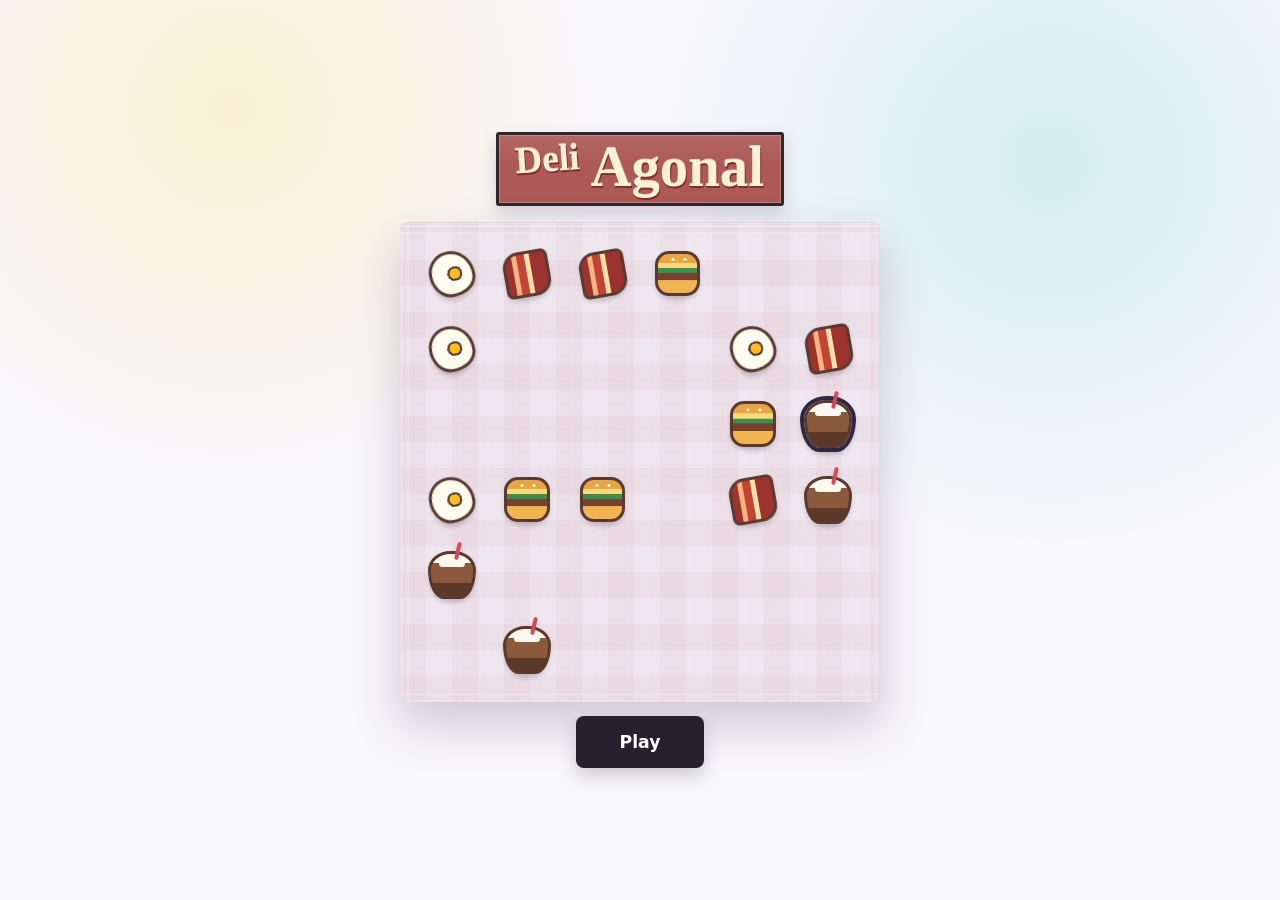
==== commit ec8fd053: "Updated generation-fail message" ====
--- a/index.html
+++ b/index.html
@@ -5,8 +5,8 @@
   <meta charset="utf-8">
   <meta name="viewport" content="width=device-width, initial-scale=1">
   <title>Deliagonal</title>
-  <link rel="stylesheet" href="styles.css?v=20260608o">
-  <script src="src/game.js?v=20260608o" defer></script>
+  <link rel="stylesheet" href="styles.css?v=20260608p">
+  <script src="src/game.js?v=20260608p" defer></script>
 </head>
 
 <body>
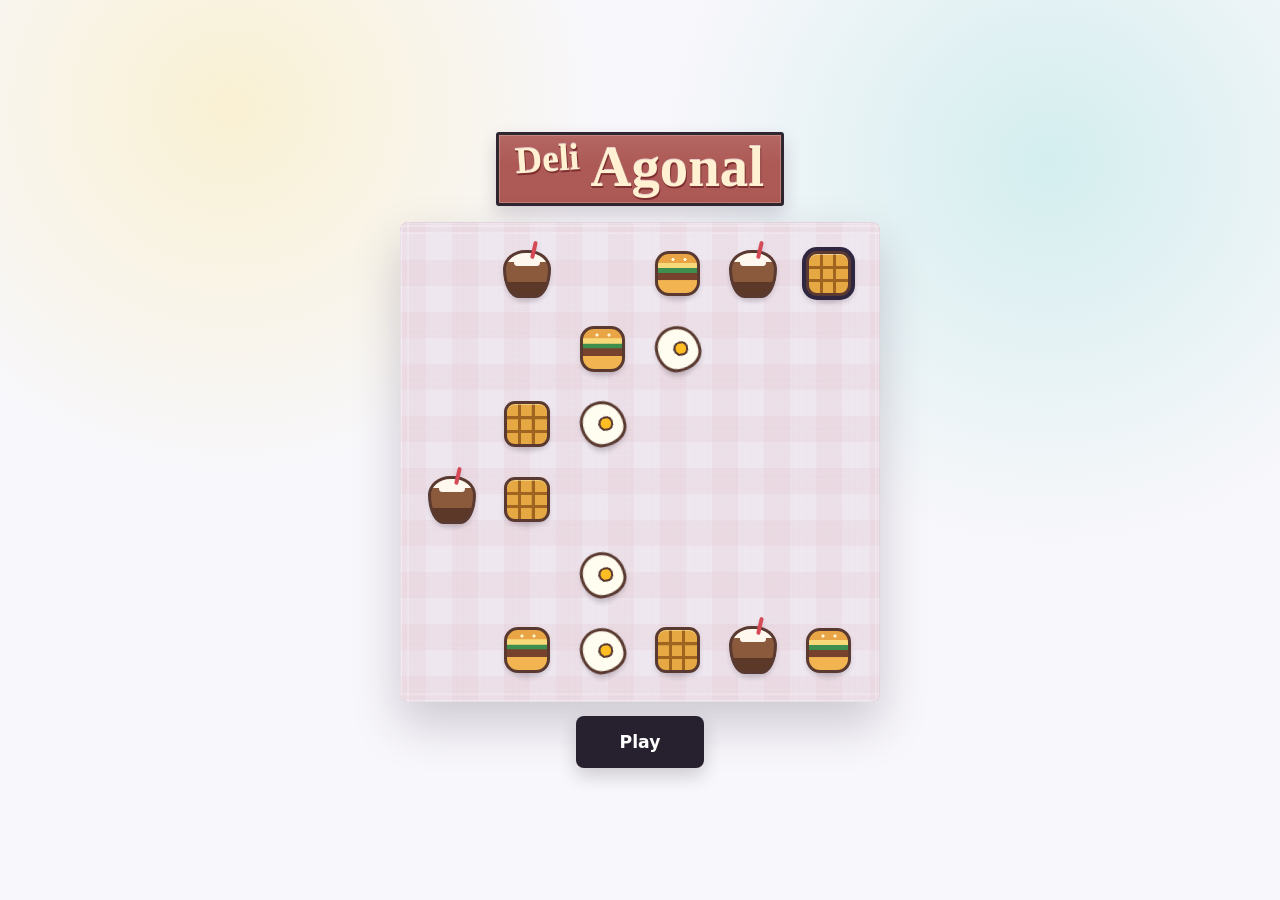
==== commit 8be196bc: "Updated bug art." ====
--- a/index.html
+++ b/index.html
@@ -5,7 +5,7 @@
   <meta charset="utf-8">
   <meta name="viewport" content="width=device-width, initial-scale=1">
   <title>Deliagonal</title>
-  <link rel="stylesheet" href="styles.css?v=20260608p">
+  <link rel="stylesheet" href="styles.css?v=20260610a">
   <script src="src/game.js?v=20260608p" defer></script>
 </head>
 
--- a/styles.css
+++ b/styles.css
@@ -668,74 +668,73 @@
 }
 
 .bug {
+  --bug-outline: #394753;
+  --bug-line: rgba(31, 41, 49, 0.56);
   position: relative;
   z-index: 1;
   display: block;
-  width: 62%;
+  width: 58%;
   height: auto;
   aspect-ratio: 1;
-  border-radius: 52% 52% 46% 46%;
-  background:
-    radial-gradient(circle at 30% 24%, rgba(255, 255, 255, 0.82) 0 9%, transparent 18%),
-    radial-gradient(ellipse at 63% 30%, rgba(255, 255, 255, 0.32) 0 9%, transparent 24%),
-    radial-gradient(ellipse at 38% 13%, rgba(255, 255, 255, 0.38) 0 18%, transparent 44%),
-    radial-gradient(circle at 52% 58%, #748391 0 38%, #4e5d69 57%, #2f3a45 100%);
-  box-shadow:
-    inset 8px 9px 12px rgba(255, 255, 255, 0.5),
-    inset -7px -10px 14px rgba(19, 31, 42, 0.38),
-    inset 0 2px 5px rgba(255, 255, 255, 0.26),
-    0 3px 5px rgba(50, 37, 56, 0.16),
-    0 1px 1px rgba(50, 37, 56, 0.18);
+  border: 3px solid var(--bug-outline);
+  border-radius: 52% 52% 48% 48%;
+  background:
+    linear-gradient(90deg, transparent 0 47%, var(--bug-line) 48% 52%, transparent 53%),
+    linear-gradient(#83929c 0 34%, #637480 35% 72%, #4f606b 73% 100%);
+  box-shadow: 0 3px 2px rgba(50, 37, 56, 0.16);
+  transform: rotate(-5deg);
 }
 
 .bug::before {
   content: "";
   position: absolute;
-  top: 13%;
-  bottom: 13%;
-  left: 50%;
-  width: 3px;
+  left: 18%;
+  right: 18%;
+  top: 23%;
+  height: 42%;
+  border-top: 2px solid rgba(31, 41, 49, 0.38);
+  border-bottom: 2px solid rgba(31, 41, 49, 0.3);
   border-radius: 999px;
-  background: rgba(39, 33, 47, 0.56);
-  transform: translateX(-50%);
 }
 
 .bug::after {
   content: "";
   position: absolute;
-  top: 25%;
-  left: 17%;
-  width: 66%;
-  height: 50%;
-  border-top: 2px solid rgba(39, 33, 47, 0.46);
-  border-bottom: 2px solid rgba(39, 33, 47, 0.34);
-  border-radius: 999px;
+  left: -13%;
+  top: 34%;
+  width: 126%;
+  height: 38%;
+  background:
+    linear-gradient(24deg, transparent 0 16%, var(--bug-line) 17% 21%, transparent 22% 100%) left 2% top 0 / 24% 50% no-repeat,
+    linear-gradient(-24deg, transparent 0 16%, var(--bug-line) 17% 21%, transparent 22% 100%) right 2% top 0 / 24% 50% no-repeat,
+    linear-gradient(-24deg, transparent 0 16%, var(--bug-line) 17% 21%, transparent 22% 100%) left 0 bottom 0 / 25% 50% no-repeat,
+    linear-gradient(24deg, transparent 0 16%, var(--bug-line) 17% 21%, transparent 22% 100%) right 0 bottom 0 / 25% 50% no-repeat;
 }
 
 .tile.is-bug::before,
 .tile.is-bug::after {
   content: "";
   position: absolute;
-  top: 23%;
-  width: 14%;
-  height: 18%;
-  border-top: 2px solid rgba(39, 33, 47, 0.46);
+  top: 18%;
+  width: 18%;
+  height: 24%;
+  border-top: 3px solid #394753;
   pointer-events: none;
   z-index: 2;
 }
 
 .tile.is-bug::before {
-  left: 31%;
-  border-right: 2px solid rgba(39, 33, 47, 0.46);
+  left: 23%;
+  border-right: 3px solid #394753;
   border-radius: 0 999px 0 0;
-  transform: rotate(-22deg);
+  transform: rotate(-26deg);
 }
 
 .tile.is-bug::after {
-  right: 31%;
-  border-left: 2px solid rgba(39, 33, 47, 0.46);
+  right: 23%;
+  border-left: 3px solid #394753;
   border-radius: 999px 0 0 0;
-  transform: rotate(22deg);
+  transform: rotate(26deg);
 }
 
 .tile.is-bug-escaping {
@@ -996,69 +995,70 @@
 }
 
 .bug-button .bug-icon {
-  border-radius: 52% 52% 46% 46%;
+  --bug-outline: #394753;
+  --bug-line: rgba(31, 41, 49, 0.56);
+  width: 27px;
+  height: 27px;
+  border: 2px solid var(--bug-outline);
+  border-radius: 52% 52% 48% 48%;
   transform: translateY(2px);
   z-index: 1;
   background:
-    radial-gradient(circle at 30% 24%, rgba(255, 255, 255, 0.82) 0 9%, transparent 18%),
-    radial-gradient(ellipse at 63% 30%, rgba(255, 255, 255, 0.32) 0 9%, transparent 24%),
-    radial-gradient(ellipse at 38% 13%, rgba(255, 255, 255, 0.38) 0 18%, transparent 44%),
-    radial-gradient(circle at 52% 58%, #748391 0 38%, #4e5d69 57%, #2f3a45 100%);
-  box-shadow:
-    inset 4px 5px 8px rgba(255, 255, 255, 0.5),
-    inset -4px -5px 8px rgba(19, 31, 42, 0.34),
-    inset 0 1px 3px rgba(255, 255, 255, 0.24),
-    0 3px 6px rgba(50, 37, 56, 0.16);
+    linear-gradient(90deg, transparent 0 47%, var(--bug-line) 48% 52%, transparent 53%),
+    linear-gradient(#83929c 0 30%, #637480 31% 70%, #4f606b 71% 100%);
+  box-shadow: 0 3px 6px rgba(50, 37, 56, 0.16);
 }
 
 .bug-button .bug-icon::before {
   content: "";
   position: absolute;
-  top: 13%;
-  bottom: 13%;
-  left: 50%;
-  width: 2px;
+  left: 18%;
+  right: 18%;
+  top: 23%;
+  height: 42%;
+  border-top: 1px solid rgba(31, 41, 49, 0.38);
+  border-bottom: 1px solid rgba(31, 41, 49, 0.3);
   border-radius: 999px;
-  background: rgba(39, 33, 47, 0.56);
-  transform: translateX(-50%);
 }
 
 .bug-button .bug-icon::after {
   content: "";
   position: absolute;
-  top: 25%;
-  left: 17%;
-  width: 66%;
-  height: 50%;
-  border-top: 1px solid rgba(39, 33, 47, 0.46);
-  border-bottom: 1px solid rgba(39, 33, 47, 0.34);
-  border-radius: 999px;
+  left: -13%;
+  top: 34%;
+  width: 126%;
+  height: 38%;
+  background:
+    linear-gradient(24deg, transparent 0 16%, var(--bug-line) 17% 21%, transparent 22% 100%) left 2% top 0 / 24% 50% no-repeat,
+    linear-gradient(-24deg, transparent 0 16%, var(--bug-line) 17% 21%, transparent 22% 100%) right 2% top 0 / 24% 50% no-repeat,
+    linear-gradient(-24deg, transparent 0 16%, var(--bug-line) 17% 21%, transparent 22% 100%) left 0 bottom 0 / 25% 50% no-repeat,
+    linear-gradient(24deg, transparent 0 16%, var(--bug-line) 17% 21%, transparent 22% 100%) right 0 bottom 0 / 25% 50% no-repeat;
 }
 
 .bug-button::before,
 .bug-button::after {
   content: "";
   position: absolute;
-  top: 10px;
+  top: 11px;
   width: 9px;
-  height: 10px;
-  border-top: 1px solid rgba(39, 33, 47, 0.46);
+  height: 11px;
+  border-top: 2px solid #394753;
   pointer-events: none;
   z-index: 2;
 }
 
 .bug-button::before {
   left: 12px;
-  border-right: 1px solid rgba(39, 33, 47, 0.46);
+  border-right: 2px solid #394753;
   border-radius: 0 999px 0 0;
-  transform: rotate(-22deg);
+  transform: rotate(-26deg);
 }
 
 .bug-button::after {
   right: 12px;
-  border-left: 1px solid rgba(39, 33, 47, 0.46);
+  border-left: 2px solid #394753;
   border-radius: 999px 0 0 0;
-  transform: rotate(22deg);
+  transform: rotate(26deg);
 }
 
 .control-subscript {
